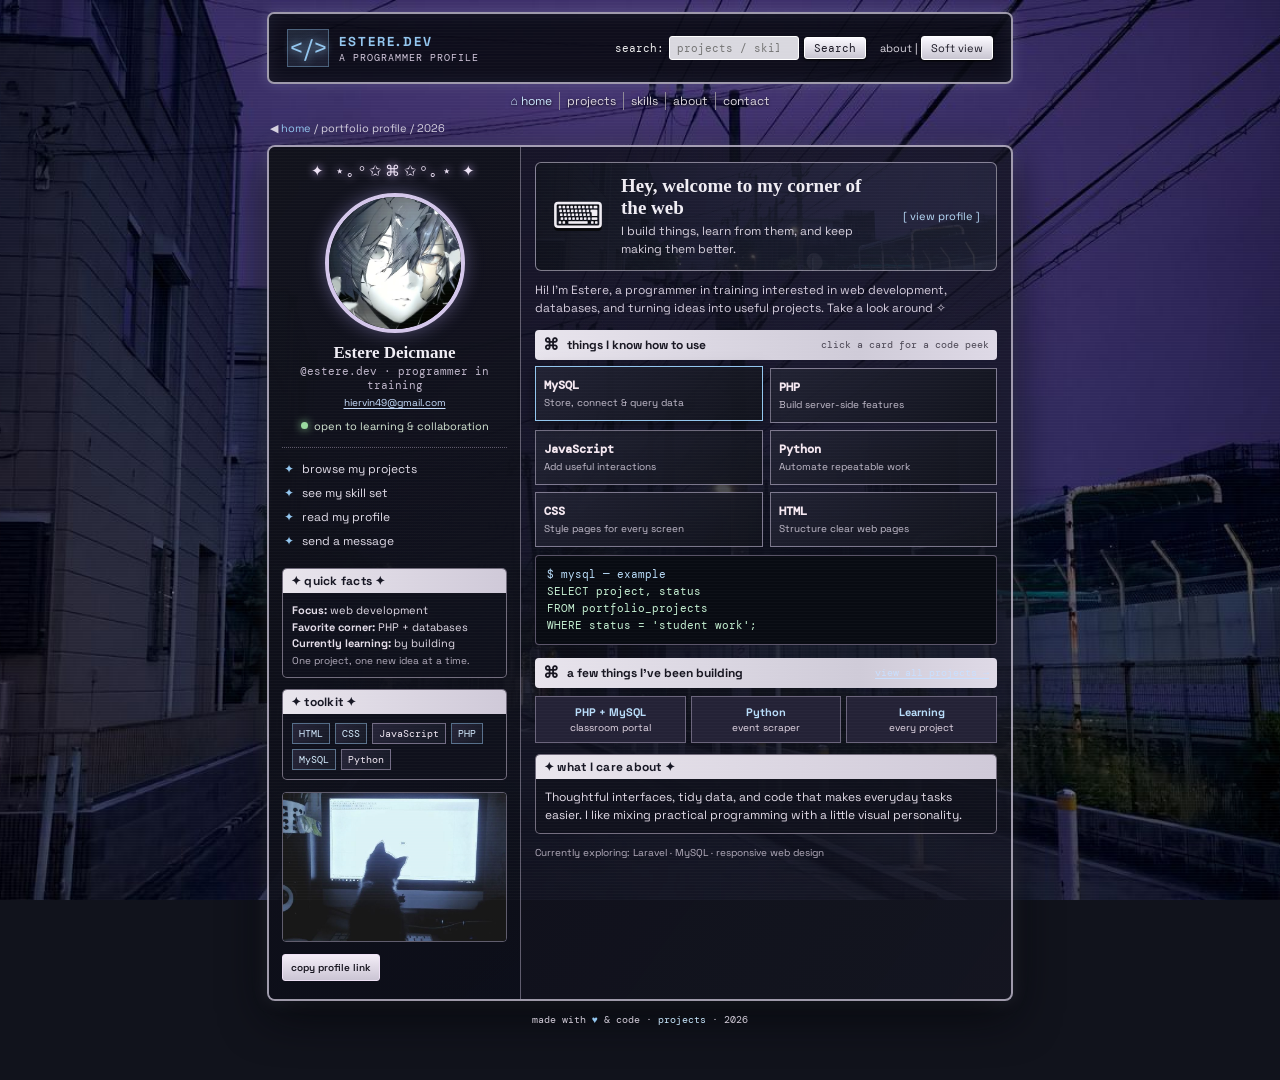
==== index.html @ 3be3d0f4 "first commit" ====
<!doctype html>
<html lang="en">
  <head>
    <meta charset="utf-8" />
    <meta name="viewport" content="width=device-width,initial-scale=1" />
    <meta name="theme-color" content="#12131e" />
    <meta
      name="description"
      content="Estere Deicmane — programmer portfolio, projects, and skills."
    />
    <title>Estere.dev — Home</title>
    <link rel="stylesheet" href="app.css" />
    <script defer src="app.js"></script>
  </head>
  <body>
    <div class="wrap">
      <header class="topbar">
        <a class="brand" href="index.html"
          ><span class="brand-mark">&lt;/&gt;</span
          ><span class="brand-name"
            >ESTERE.DEV<small>A PROGRAMMER PROFILE</small></span
          ></a
        >
        <div class="top-actions">
          <form class="search" id="global-search">
            <label for="search-input">search:</label
            ><input
              id="search-input"
              type="search"
              placeholder="projects / skills"
            /><button>Search</button>
          </form>
          <div class="utility-links">
            <a href="about.html">about</a> |
            <button class="tiny-btn" id="theme-toggle" type="button">
              Soft view
            </button>
          </div>
        </div>
      </header>
      <nav class="nav" aria-label="Main navigation">
        <a href="index.html" aria-current="page">⌂ home</a
        ><a href="projects.html">projects</a><a href="skills.html">skills</a
        ><a href="about.html">about</a><a href="contact.html">contact</a>
      </nav>
      <p class="crumb">◀ <span>home</span> / portfolio profile / 2026</p>
      <div class="profile">
        <aside class="side">
          <p class="sparkle">✦ ⋆｡°✩⌘✩°｡⋆ ✦</p>
          <img
            class="profile-photo"
            src="assets/profile-avatar.jpg"
            alt="Profile picture"
          />
          <h2 class="profile-name">Estere Deicmane</h2>
          <div class="handle">@estere.dev · programmer in training</div>
          <a class="mini-link side-email" href="mailto:hiervin49@gmail.com"
            >hiervin49@gmail.com</a
          >
          <div class="status">
            <span class="dot"></span> open to learning &amp; collaboration
          </div>
          <div class="side-links">
            <a href="projects.html">browse my projects</a
            ><a href="skills.html">see my skill set</a
            ><a href="about.html">read my profile</a
            ><a href="contact.html">send a message</a>
          </div>
          <section class="widget">
            <div class="widget-title">✦ quick facts ✦</div>
            <div class="widget-body">
              <b>Focus:</b> web development<br /><b>Favorite corner:</b> PHP +
              databases<br /><b>Currently learning:</b> by building<br /><span
                class="small-print"
                >One project, one new idea at a time.</span
              >
            </div>
          </section>
          <section class="widget">
            <div class="widget-title">✦ toolkit ✦</div>
            <div class="widget-body">
              <div class="tag-cloud">
                <span class="tag">HTML</span><span class="tag">CSS</span
                ><span class="tag">JavaScript</span><span class="tag">PHP</span
                ><span class="tag">MySQL</span><span class="tag">Python</span>
              </div>
            </div>
          </section>
          <img class="workspace-photo" src="assets/coding-cat.jpg" alt="" />
          <button class="action-btn" data-copy="url" type="button">
            copy profile link
          </button>
        </aside>
        <main class="main">
          <div class="intro-banner">
            <span class="pixel-icon" aria-hidden="true">⌨</span>
            <div>
              <h1>Hey, welcome to my corner of the web</h1>
              <p>
                I build things, learn from them, and keep making them better.
              </p>
            </div>
            <a class="edit-link" href="about.html">[ view profile ]</a>
          </div>
          <p class="welcome">
            Hi! I’m Estere, a programmer in training interested in web
            development, databases, and turning ideas into useful projects. Take
            a look around ✧
          </p>
          <h2 class="section-title">
            things I know how to use <small>click a card for a code peek</small>
          </h2>
          <div class="grid">
            <button class="skill-card active" data-skill="MySQL">
              <strong>MySQL</strong
              ><span>Store, connect &amp; query data</span></button
            ><button class="skill-card" data-skill="PHP">
              <strong>PHP</strong
              ><span>Build server-side features</span></button
            ><button class="skill-card" data-skill="JavaScript">
              <strong>JavaScript</strong
              ><span>Add useful interactions</span></button
            ><button class="skill-card" data-skill="Python">
              <strong>Python</strong
              ><span>Automate repeatable work</span></button
            ><button class="skill-card" data-skill="CSS">
              <strong>CSS</strong
              ><span>Style pages for every screen</span></button
            ><button class="skill-card" data-skill="HTML">
              <strong>HTML</strong><span>Structure clear web pages</span>
            </button>
          </div>
          <pre
            id="code-demo"
            class="demo-output"
          ><span class="prompt">$ mysql — example</span>
SELECT project, status
FROM portfolio_projects
WHERE status = 'student work';</pre>
          <h2 class="section-title">
            a few things I’ve been building
            <small
              ><a class="mini-link" href="projects.html"
                >view all projects →</a
              ></small
            >
          </h2>
          <div class="blurb-row">
            <div class="blurb"><b>PHP + MySQL</b>classroom portal</div>
            <div class="blurb"><b>Python</b>event scraper</div>
            <div class="blurb"><b>Learning</b>every project</div>
          </div>
          <section class="widget">
            <div class="widget-title">✦ what I care about ✦</div>
            <div class="widget-body">
              Thoughtful interfaces, tidy data, and code that makes everyday
              tasks easier. I like mixing practical programming with a little
              visual personality.
            </div>
          </section>
          <p class="small-print">
            Currently exploring: Laravel · MySQL · responsive web design
          </p>
        </main>
      </div>
      <footer class="footer">
        made with <span style="color: #93c6ef">♥</span> &amp; code ·
        <a href="projects.html">projects</a> · <span data-year></span>
      </footer>
    </div>
    <div class="toast" id="toast" role="status" aria-live="polite"></div>
  </body>
</html>
---- app.css ----
@import url("https://fonts.googleapis.com/css2?family=DM+Mono:wght@400;500&family=Space+Grotesk:wght@400;500;600;700&display=swap");
:root {
  --ink: #f0edf4;
  --muted: #c0bac9;
  --panel: rgba(16, 17, 27, 0.84);
  --panel-2: rgba(24, 25, 38, 0.82);
  --line: rgba(234, 226, 246, 0.66);
  --accent-blue: #93c6ef;
  --blue: #93c6ef;
  --lav: #d9c3ed;
  --dark: #12131e;
  --shadow: 0 14px 45px #05060ac9;
}
* {
  box-sizing: border-box;
}
html {
  scroll-behavior: smooth;
}
body {
  margin: 0;
  min-height: 100vh;
  color: var(--ink);
  font:
    14px/1.5 "Space Grotesk",
    Arial,
    sans-serif;
  background: #11131c url("assets/site-background.jpg") center/cover fixed
    no-repeat;
  position: relative;
}
body:before {
  content: "";
  position: fixed;
  inset: 0;
  pointer-events: none;
  z-index: 5;
  background: repeating-linear-gradient(
    0deg,
    rgba(255, 255, 255, 0.035) 0 1px,
    transparent 1px 3px
  );
  mix-blend-mode: screen;
  opacity: 0.45;
}
a {
  color: inherit;
  text-decoration: none;
}
button,
input,
textarea {
  font: inherit;
  color: inherit;
}
.wrap {
  max-width: 770px;
  margin: 12px auto 42px;
  padding: 0 12px;
  position: relative;
  z-index: 1;
}
.topbar {
  height: 72px;
  background: rgba(9, 10, 18, 0.88);
  border: 2px solid var(--line);
  border-radius: 7px;
  box-shadow:
    0 0 14px #ccd2ef30,
    inset 0 0 18px #a3a8d018;
  display: flex;
  align-items: center;
  justify-content: space-between;
  padding: 10px 18px;
  gap: 16px;
}
.brand {
  display: flex;
  align-items: center;
  gap: 10px;
  min-width: 180px;
}
.brand-mark {
  width: 42px;
  height: 38px;
  display: grid;
  place-items: center;
  color: var(--accent-blue);
  font-size: 24px;
  border: 1px solid #93c6ef60;
  background: linear-gradient(140deg, #93c6ef26, #1c1e31);
  text-shadow: 0 0 10px var(--accent-blue);
}
.brand-name {
  font-weight: 700;
  letter-spacing: 0.16em;
  font-size: 13px;
  color: var(--accent-blue);
}
.brand-name small {
  display: block;
  letter-spacing: 0.1em;
  color: #d2c7db;
  font:
    10px "DM Mono",
    monospace;
}
.top-actions {
  display: flex;
  align-items: center;
  gap: 14px;
}
.search {
  display: flex;
  align-items: center;
  gap: 5px;
  font:
    11px "DM Mono",
    monospace;
  color: #eee;
}
.search input {
  width: 130px;
  background: #d9d8df;
  color: #151521;
  border: 1px solid #fff;
  border-radius: 3px;
  padding: 4px 7px;
  outline: none;
}
.search input:focus {
  box-shadow: 0 0 0 2px var(--accent-blue);
}
.tiny-btn,
.search button {
  background: linear-gradient(#fbf9ff, #c8c5d1);
  color: #191723;
  border: 1px solid #fff;
  border-radius: 3px;
  padding: 3px 9px;
  font-size: 11px;
  cursor: pointer;
  box-shadow: 0 1px 3px #000;
}
.utility-links {
  font-size: 11px;
  color: #d9d5df;
  white-space: nowrap;
}
.utility-links a:hover,
.nav a:hover {
  color: var(--accent-blue);
}
.nav {
  display: flex;
  flex-wrap: wrap;
  justify-content: center;
  gap: 0;
  padding: 8px 0 10px;
  color: #ddd7e1;
  font-size: 12px;
  text-shadow: 0 1px 3px #000;
}
.nav a {
  padding: 0 7px;
  border-right: 1px solid #8e8996;
}
.nav a:last-child {
  border: 0;
}
.nav a[aria-current="page"] {
  color: #cde7ff;
}
.crumb {
  font-size: 11px;
  color: #d5d0df;
  margin: 0 0 8px 3px;
}
.crumb span {
  color: var(--accent-blue);
}
.profile {
  display: grid;
  grid-template-columns: 252px 1fr;
  border: 2px solid var(--line);
  border-radius: 8px;
  background: linear-gradient(
    125deg,
    rgba(10, 11, 20, 0.83),
    rgba(22, 23, 35, 0.7)
  );
  box-shadow:
    var(--shadow),
    0 0 16px #ced4f02c;
  overflow: hidden;
  min-height: 680px;
}
.side {
  padding: 15px 13px 18px;
  border-right: 1px solid #e3d9f363;
  background: linear-gradient(150deg, #11121bd9, #0c0e19cc);
}
.main {
  padding: 15px 14px 24px;
  min-width: 0;
}
.sparkle {
  font:
    15px Georgia,
    serif;
  letter-spacing: 0.24em;
  text-align: center;
  color: #eee3f6;
  text-shadow: 0 0 9px #d5b9f9;
  margin: 0 0 10px;
}
.profile-photo {
  width: 140px;
  height: 140px;
  border-radius: 50%;
  margin: 13px auto 10px;
  border: 4px solid #d4c7eb;
  box-shadow: 0 0 18px #b3a9ef64;
  display: block;
  object-fit: cover;
}
.workspace-photo {
  display: block;
  width: 100%;
  aspect-ratio: 3 / 2;
  margin: 12px 0;
  border: 1px solid #e3d9f363;
  border-radius: 4px;
  object-fit: cover;
}
.profile-name {
  text-align: center;
  font:
    600 17px Georgia,
    serif;
  margin: 5px 0 1px;
}
.handle {
  text-align: center;
  color: #beb5c9;
  font:
    11px "DM Mono",
    monospace;
}
.side-email {
  display: block;
  margin: 3px 0 4px;
  text-align: center;
  font-size: 10px;
}
.status {
  display: flex;
  justify-content: center;
  align-items: center;
  gap: 6px;
  color: #d6e8d5;
  font-size: 11px;
  margin: 8px 0 13px;
}
.dot {
  width: 7px;
  height: 7px;
  border-radius: 50%;
  background: #9adb9f;
  box-shadow: 0 0 8px #9adb9f;
}
.side-links {
  border-top: 1px dotted #afa4ba80;
  padding-top: 9px;
  margin: 6px 0 15px;
}
.side-links a {
  display: block;
  padding: 3px 2px;
  font-size: 12px;
  color: #e1dce8;
}
.side-links a:before {
  content: "✦";
  color: var(--accent-blue);
  margin-right: 8px;
}
.side-links a:hover {
  background: #ffffff0c;
  color: #cde7ff;
}
.widget {
  border: 1px solid #e5d8ed75;
  border-radius: 5px;
  background: #10121de0;
  margin: 11px 0;
  overflow: hidden;
}
.widget-title {
  background: linear-gradient(90deg, #e9e5ed, #cfc9d8);
  color: #151522;
  padding: 3px 8px;
  font-size: 12px;
  font-weight: 700;
  letter-spacing: 0.02em;
}
.widget-body {
  padding: 9px;
  font-size: 12px;
  color: #e3dce8;
}
.side .widget-body {
  font-size: 11px;
}
.tag-cloud {
  display: flex;
  flex-wrap: wrap;
  gap: 5px;
}
.tag {
  display: inline-block;
  padding: 3px 6px;
  border: 1px solid #d1c5e475;
  background: linear-gradient(120deg, #262438, #161a26);
  font:
    10px "DM Mono",
    monospace;
  color: #f1e8f3;
}
.tag:nth-child(3n + 1) {
  border-color: #93c6ef78;
  color: #d3eaff;
}
.tag:nth-child(3n + 2) {
  border-color: #9bc9ed78;
  color: #d6eeff;
}
.mini-link {
  color: #c9dfff;
  text-decoration: underline;
  text-underline-offset: 2px;
}
.small-print {
  font-size: 10px;
  color: #b4adbd;
}
.intro-banner {
  min-height: 82px;
  border: 1px solid #ddd4e78a;
  border-radius: 6px;
  background:
    linear-gradient(100deg, #11131ede, #242638bf),
    url("assets/site-background.jpg") center/cover;
  display: flex;
  align-items: center;
  gap: 17px;
  padding: 12px 16px;
  margin-bottom: 10px;
}
.pixel-icon {
  font-size: 36px;
  filter: drop-shadow(0 3px 0 #050609);
}
.intro-banner h1 {
  font:
    600 19px Georgia,
    serif;
  margin: 0 0 3px;
}
.intro-banner p {
  margin: 0;
  color: #d6d0dc;
  font-size: 12px;
}
.edit-link {
  margin-left: auto;
  font-size: 11px;
  color: #b9ddfa;
  white-space: nowrap;
}
.welcome {
  font-size: 12px;
  color: #d5cddd;
  margin: 10px 0 13px;
}
.section-title {
  display: flex;
  align-items: center;
  gap: 8px;
  background: linear-gradient(90deg, #e8e4ed, #cfcbd8 70%, #ded9e6);
  color: #171621;
  border-radius: 4px;
  padding: 3px 8px;
  margin: 13px 0 8px;
  font-weight: 700;
  font-size: 12px;
}
.section-title:before {
  content: "⌘";
  font-family: Georgia;
  font-size: 16px;
}
.section-title small {
  margin-left: auto;
  font:
    10px "DM Mono",
    monospace;
  color: #4a4653;
}
.grid {
  display: grid;
  grid-template-columns: repeat(2, minmax(0, 1fr));
  gap: 7px;
}
.skill-card {
  border: 1px solid #d3c9e488;
  background: linear-gradient(140deg, #222334ed, #11131ce8);
  min-height: 55px;
  padding: 7px 8px;
  cursor: pointer;
  text-align: left;
  transition:
    transform 0.15s,
    border-color 0.15s;
}
.skill-card:hover,
.skill-card.active {
  transform: translateY(-2px);
  border-color: var(--accent-blue);
  box-shadow: 0 4px 12px #06070a88;
}
.skill-card strong {
  display: block;
  font:
    600 12px "DM Mono",
    monospace;
  color: #f5e8f1;
}
.skill-card span {
  display: block;
  color: #c3bdcc;
  font-size: 10px;
  margin-top: 2px;
}
.demo-output {
  border: 1px solid #b9a9ca75;
  background: #080b12;
  color: #c5f0d2;
  padding: 10px 11px;
  margin-top: 8px;
  border-radius: 4px;
  font:
    11px/1.55 "DM Mono",
    monospace;
  white-space: pre-wrap;
  min-height: 58px;
}
.demo-output .prompt {
  color: #b9ddfa;
}
.blurb-row {
  display: grid;
  grid-template-columns: repeat(3, 1fr);
  gap: 5px;
}
.blurb {
  font-size: 10px;
  text-align: center;
  padding: 7px 4px;
  border: 1px solid #d5cae566;
  background: #242236;
  color: #e8dce9;
}
.blurb b {
  display: block;
  color: #b9ddfa;
  font-size: 11px;
}
.project-list {
  display: grid;
  gap: 8px;
}
.project-card {
  border: 1px solid #d2c6e388;
  background: linear-gradient(120deg, #222333e8, #12141eea);
  padding: 10px;
  border-radius: 4px;
  display: grid;
  grid-template-columns: 52px 1fr auto;
  gap: 10px;
  align-items: center;
}
.project-icon {
  width: 48px;
  height: 48px;
  display: grid;
  place-items: center;
  font-size: 22px;
  background: linear-gradient(140deg, #93c6ef3b, #9ac8ee25);
  border: 1px solid #93c6ef7a;
}
.project-card h3 {
  font:
    600 14px Georgia,
    serif;
  margin: 0 0 3px;
}
.project-card p {
  font-size: 11px;
  color: #c9c2d0;
  margin: 0;
}
.project-card .tag-cloud {
  margin-top: 6px;
}
.project-card button,
.action-btn {
  border: 1px solid #eee1f5;
  background: linear-gradient(#f3edf7, #cbc5d4);
  color: #17151f;
  padding: 5px 8px;
  border-radius: 3px;
  font-size: 10px;
  font-weight: 600;
  cursor: pointer;
  white-space: nowrap;
}
.project-card button:hover,
.action-btn:hover,
.tiny-btn:hover {
  filter: brightness(1.08);
  transform: translateY(-1px);
}
.filter-row {
  display: flex;
  gap: 7px;
  align-items: center;
  margin: 8px 0;
}
.filter-row input {
  flex: 1;
  min-width: 0;
  background: #10121d;
  border: 1px solid #cfc2dd99;
  border-radius: 3px;
  padding: 7px 9px;
  font-size: 12px;
}
.filter-row input:focus {
  outline: 2px solid var(--accent-blue);
}
.filter-count {
  font:
    10px "DM Mono",
    monospace;
  color: #c7bdcf;
  white-space: nowrap;
}
.empty-state {
  padding: 18px;
  text-align: center;
  color: #cec4d7;
  border: 1px dashed #cfc0dd80;
}
.skill-row {
  display: grid;
  grid-template-columns: 98px 1fr;
  gap: 12px;
  align-items: start;
  padding: 9px 0;
  border-bottom: 1px dotted #c6b8d969;
}
.skill-row:last-child {
  border: 0;
}
.skill-name {
  font:
    600 13px "DM Mono",
    monospace;
  color: #c6e4fa;
}
.skill-row p {
  font-size: 12px;
  color: #d0c9d6;
  margin: 0;
}
.code-sample {
  display: block;
  margin-top: 5px;
  color: #bce9cb;
  font:
    10px "DM Mono",
    monospace;
}
.about-text p {
  font-size: 12px;
  color: #ddd6e1;
  margin: 8px 0;
}
.bullet-list {
  padding-left: 17px;
  color: #d9d1dd;
  font-size: 12px;
}
.bullet-list li {
  padding: 3px 0;
}
.contact-form label {
  display: block;
  font-size: 11px;
  margin: 8px 0 3px;
  color: #e4dce8;
}
.contact-form input,
.contact-form textarea {
  display: block;
  width: 100%;
  background: #0d1019;
  border: 1px solid #cfc2dd88;
  padding: 8px;
  border-radius: 3px;
  font-size: 12px;
}
.contact-form textarea {
  min-height: 90px;
  resize: vertical;
}
.notice {
  font-size: 11px;
  color: #c5bdca;
  background: #0b0d15;
  border-left: 3px solid var(--blue);
  padding: 8px;
  margin: 10px 0;
}
.form-status {
  font-size: 11px;
  color: #bde9c6;
  min-height: 18px;
}
.footer {
  padding: 12px 4px;
  text-align: center;
  font:
    10px "DM Mono",
    monospace;
  color: #d1cad7;
}
.footer a {
  color: #c6e4fa;
}
.toast {
  position: fixed;
  bottom: 18px;
  left: 50%;
  transform: translate(-50%, 20px);
  opacity: 0;
  pointer-events: none;
  background: #eae4f0;
  color: #17141e;
  padding: 8px 14px;
  border-radius: 4px;
  z-index: 9;
  font-size: 12px;
  transition: 0.2s;
}
.toast.show {
  opacity: 1;
  transform: translate(-50%, 0);
}
dialog {
  background: #11131e;
  color: var(--ink);
  border: 1px solid #e5d9ed;
  border-radius: 7px;
  max-width: 510px;
  width: calc(100% - 32px);
  box-shadow: 0 20px 70px #000;
}
.modal-head {
  display: flex;
  align-items: center;
  justify-content: space-between;
  border-bottom: 1px solid #c9bad966;
  padding-bottom: 8px;
}
.modal-head h2 {
  font:
    600 18px Georgia,
    serif;
  margin: 0;
}
.modal-close {
  background: transparent;
  border: 0;
  color: #fff;
  font-size: 21px;
  cursor: pointer;
}
.modal-copy {
  font-size: 12px;
  color: #d5cddd;
}
.dark-off {
  --panel: rgba(35, 37, 49, 0.92);
  --panel-2: rgba(47, 49, 64, 0.9);
}
.dark-off:before {
  opacity: 0.12;
}
.dark-off .profile {
  background: #303243ed;
}
.dark-off .side {
  background: #292b39df;
}
@media (max-width: 640px) {
  .wrap {
    margin-top: 7px;
    padding: 0 7px;
  }
  .topbar {
    height: auto;
    min-height: 62px;
    padding: 8px 10px;
    flex-wrap: wrap;
  }
  .brand {
    min-width: 0;
  }
  .top-actions {
    margin-left: auto;
  }
  .search {
    display: none;
  }
  .nav {
    font-size: 11px;
  }
  .nav a {
    padding: 2px 6px;
  }
  .profile {
    grid-template-columns: 1fr;
  }
  .side {
    border-right: 0;
    border-bottom: 1px solid #e3d9f363;
    padding: 10px;
  }
  .side > .sparkle,
  .side-links,
  .side .widget {
    display: none;
  }
  .profile-photo {
    width: 84px;
    height: 84px;
    margin: 5px auto;
  }
  .main {
    padding: 10px;
  }
  .intro-banner {
    min-height: 72px;
    padding: 9px;
  }
  .intro-banner h1 {
    font-size: 16px;
  }
  .edit-link {
    font-size: 10px;
  }
  .grid {
    grid-template-columns: repeat(2, minmax(0, 1fr));
  }
  .project-card {
    grid-template-columns: 42px 1fr;
  }
  .project-icon {
    width: 40px;
    height: 40px;
  }
  .project-card button {
    grid-column: 2;
    justify-self: start;
  }
  .skill-row {
    grid-template-columns: 80px 1fr;
  }
  .blurb-row {
    grid-template-columns: repeat(3, 1fr);
  }
}
@media (max-width: 390px) {
  .utility-links {
    font-size: 10px;
  }
  .brand-mark {
    width: 34px;
  }
  .brand-name {
    font-size: 11px;
  }
  .nav a {
    padding: 2px 4px;
  }
  .grid {
    grid-template-columns: 1fr;
  }
  .intro-banner {
    gap: 8px;
  }
  .edit-link {
    display: none;
  }
}
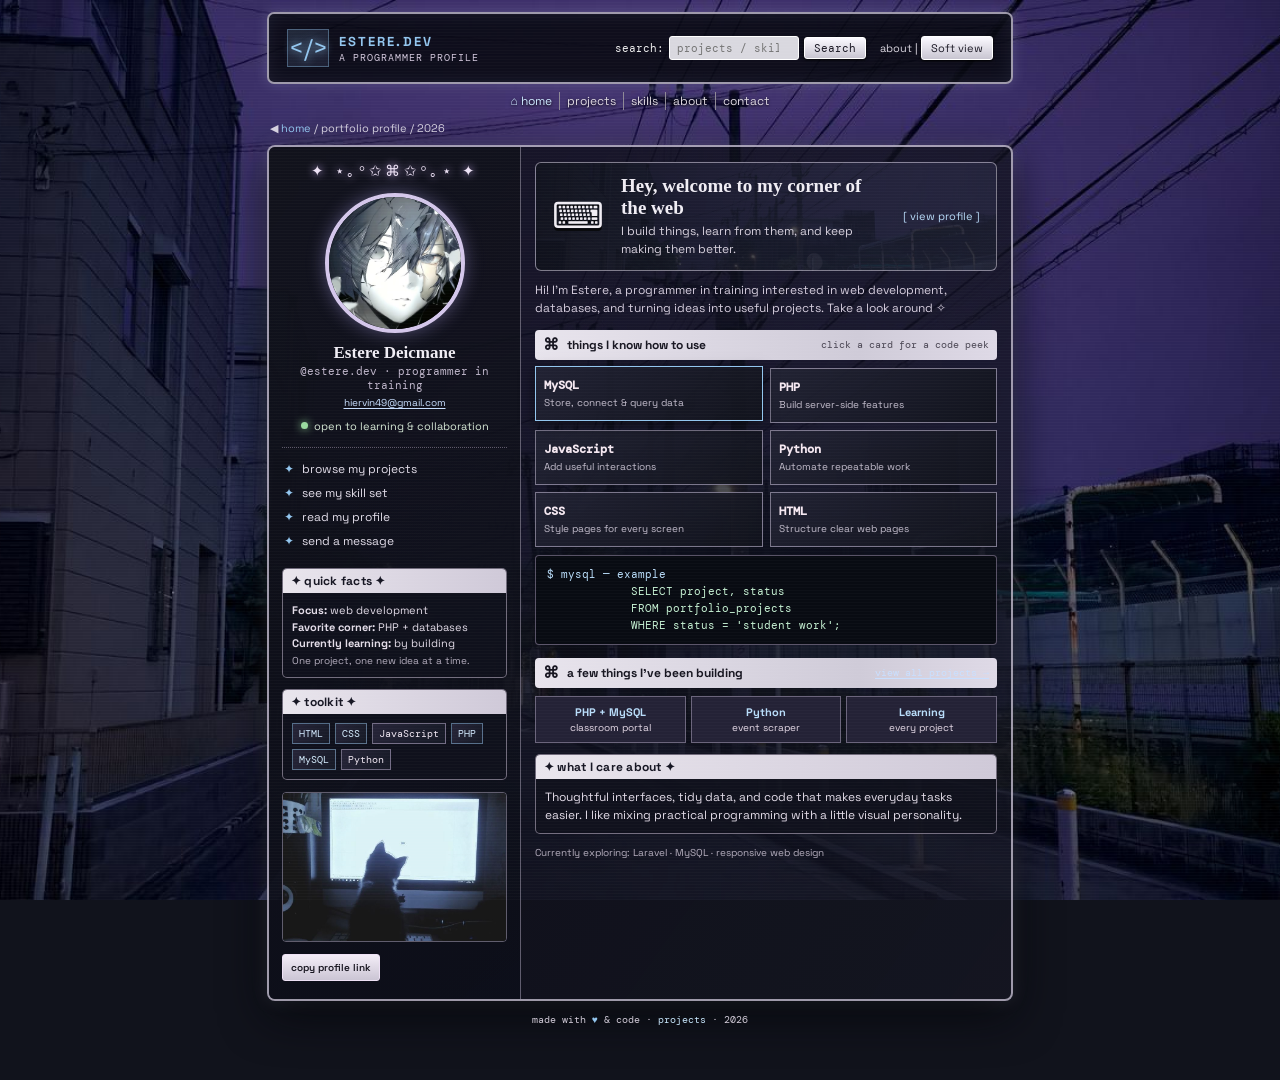
==== commit 13a5e167: "newest changes" ====
--- a/index.html
+++ b/index.html
@@ -134,9 +134,9 @@
             id="code-demo"
             class="demo-output"
           ><span class="prompt">$ mysql — example</span>
-SELECT project, status
-FROM portfolio_projects
-WHERE status = 'student work';</pre>
+            SELECT project, status
+            FROM portfolio_projects
+            WHERE status = 'student work';</pre>
           <h2 class="section-title">
             a few things I’ve been building
             <small
@@ -164,7 +164,7 @@
         </main>
       </div>
       <footer class="footer">
-        made with <span style="color: #93c6ef">♥</span> &amp; code ·
+         made with <span style="color: #93c6ef">♥</span> &amp; code ·
         <a href="projects.html">projects</a> · <span data-year></span>
       </footer>
     </div>
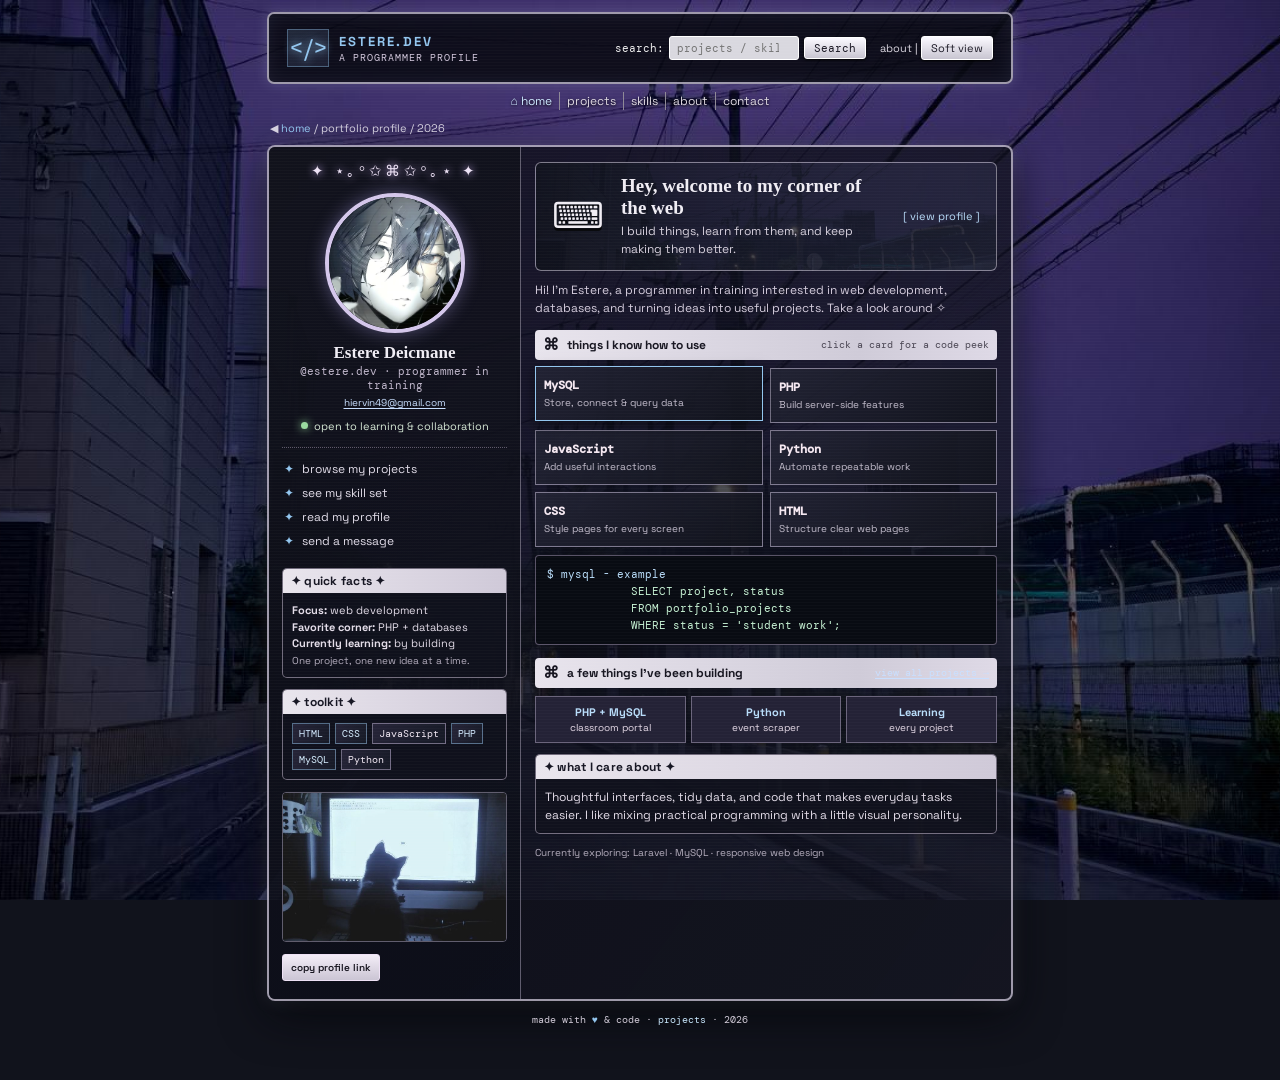
==== commit 7dd54c76: "fixing something people think is a sign of ai" ====
--- a/index.html
+++ b/index.html
@@ -6,9 +6,9 @@
     <meta name="theme-color" content="#12131e" />
     <meta
       name="description"
-      content="Estere Deicmane — programmer portfolio, projects, and skills."
+      content="Estere Deicmane - programmer portfolio, projects, and skills."
     />
-    <title>Estere.dev — Home</title>
+    <title>Estere.dev - Home</title>
     <link rel="stylesheet" href="app.css" />
     <script defer src="app.js"></script>
   </head>
@@ -133,7 +133,7 @@
           <pre
             id="code-demo"
             class="demo-output"
-          ><span class="prompt">$ mysql — example</span>
+          ><span class="prompt">$ mysql - example</span>
             SELECT project, status
             FROM portfolio_projects
             WHERE status = 'student work';</pre>
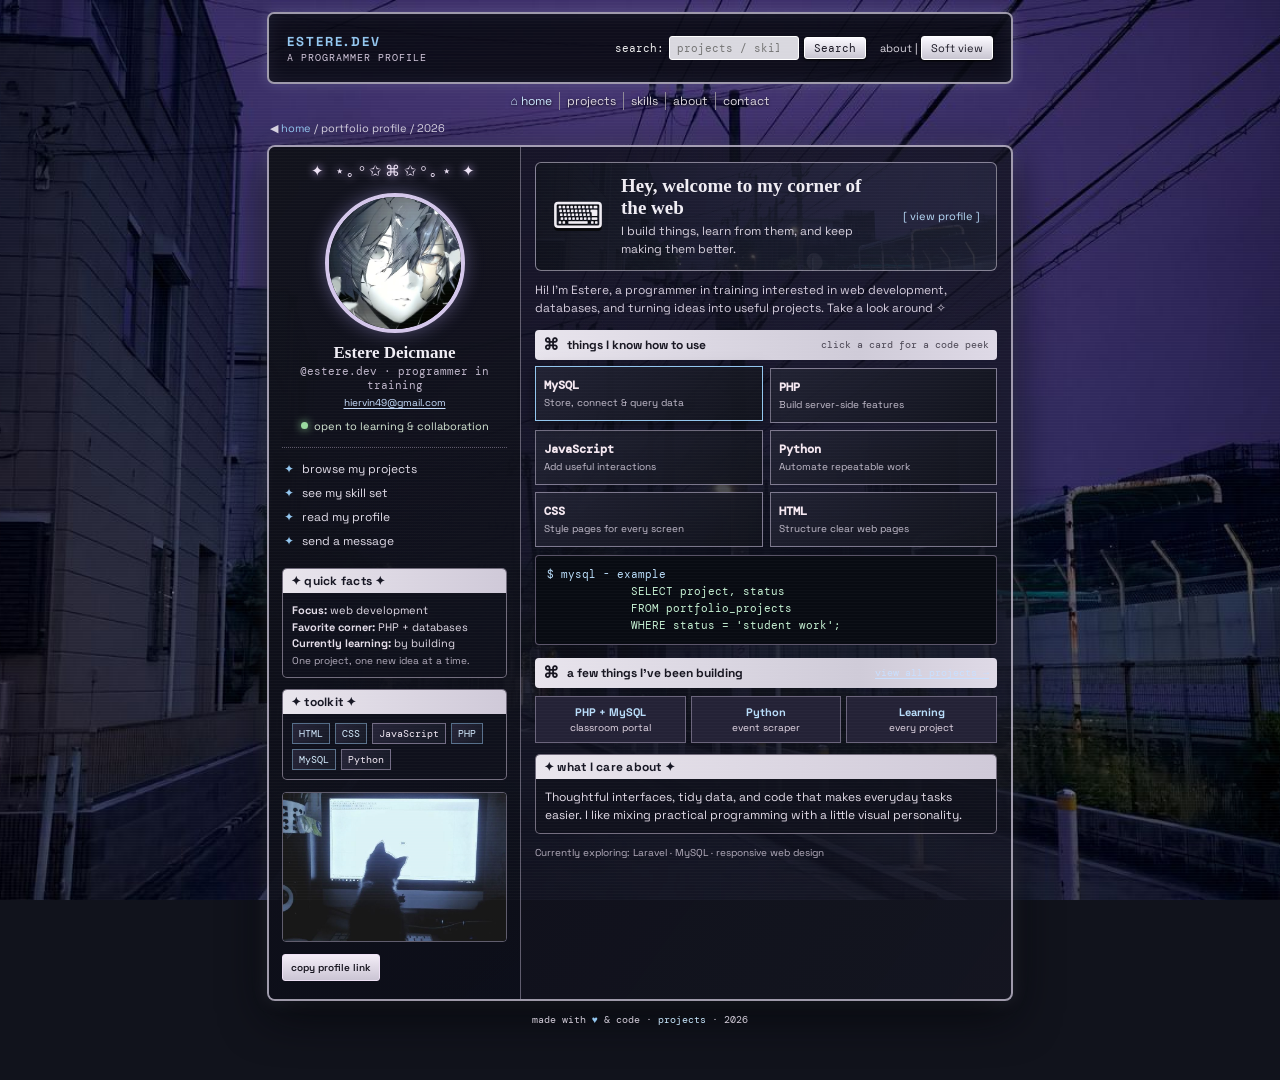
==== commit 2562fdaa: "hello" ====
--- a/index.html
+++ b/index.html
@@ -16,7 +16,6 @@
     <div class="wrap">
       <header class="topbar">
         <a class="brand" href="index.html"
-          ><span class="brand-mark">&lt;/&gt;</span
           ><span class="brand-name"
             >ESTERE.DEV<small>A PROGRAMMER PROFILE</small></span
           ></a
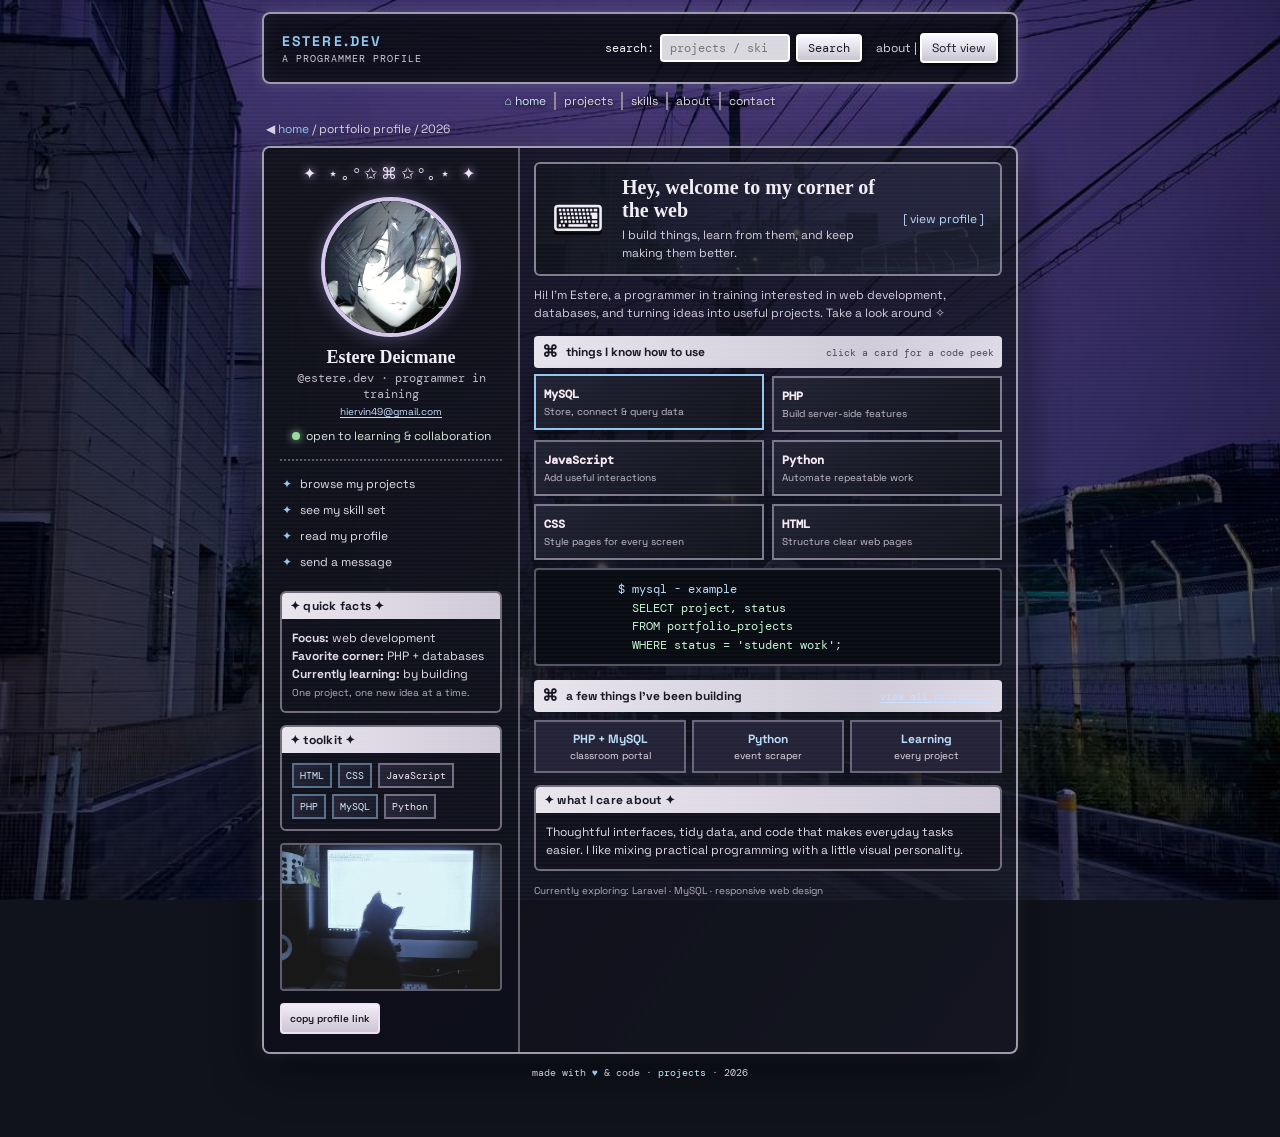
==== commit bc34e19c: "idk anymore" ====
--- a/index.html
+++ b/index.html
@@ -15,19 +15,21 @@
   <body>
     <div class="wrap">
       <header class="topbar">
-        <a class="brand" href="index.html"
-          ><span class="brand-name"
-            >ESTERE.DEV<small>A PROGRAMMER PROFILE</small></span
-          ></a
-        >
+        <a class="brand" href="index.html">
+          <span class="brand-name">
+            ESTERE.DEV
+              <small>A PROGRAMMER PROFILE</small>
+          </span>
+        </a>
         <div class="top-actions">
           <form class="search" id="global-search">
-            <label for="search-input">search:</label
-            ><input
+            <label for="search-input">search:</label>
+            <input
               id="search-input"
               type="search"
               placeholder="projects / skills"
-            /><button>Search</button>
+            />
+            <button>Search</button>
           </form>
           <div class="utility-links">
             <a href="about.html">about</a> |
@@ -38,9 +40,11 @@
         </div>
       </header>
       <nav class="nav" aria-label="Main navigation">
-        <a href="index.html" aria-current="page">⌂ home</a
-        ><a href="projects.html">projects</a><a href="skills.html">skills</a
-        ><a href="about.html">about</a><a href="contact.html">contact</a>
+        <a href="index.html" aria-current="page">⌂ home</a>
+        <a href="projects.html">projects</a>
+        <a href="skills.html">skills</a>
+        <a href="about.html">about</a>
+        <a href="contact.html">contact</a>
       </nav>
       <p class="crumb">◀ <span>home</span> / portfolio profile / 2026</p>
       <div class="profile">
@@ -53,35 +57,42 @@
           />
           <h2 class="profile-name">Estere Deicmane</h2>
           <div class="handle">@estere.dev · programmer in training</div>
-          <a class="mini-link side-email" href="mailto:hiervin49@gmail.com"
-            >hiervin49@gmail.com</a
-          >
+          <a class="mini-link side-email" href="mailto:hiervin49@gmail.com">
+            hiervin49@gmail.com
+          </a>
           <div class="status">
             <span class="dot"></span> open to learning &amp; collaboration
           </div>
           <div class="side-links">
-            <a href="projects.html">browse my projects</a
-            ><a href="skills.html">see my skill set</a
-            ><a href="about.html">read my profile</a
-            ><a href="contact.html">send a message</a>
+            <a href="projects.html">browse my projects</a>
+            <a href="skills.html">see my skill set</a>
+            <a href="about.html">read my profile</a>
+            <a href="contact.html">send a message</a>
           </div>
           <section class="widget">
             <div class="widget-title">✦ quick facts ✦</div>
             <div class="widget-body">
-              <b>Focus:</b> web development<br /><b>Favorite corner:</b> PHP +
-              databases<br /><b>Currently learning:</b> by building<br /><span
-                class="small-print"
-                >One project, one new idea at a time.</span
-              >
+              <b>Focus:</b> 
+                web development 
+                <br />
+              <b> Favorite corner: </b> 
+                PHP + databases
+                <br />
+              <b>Currently learning:</b> 
+                by building
+              <br />
+              <span class="small-print">
+                One project, one new idea at a time.
+              </span>
             </div>
           </section>
           <section class="widget">
             <div class="widget-title">✦ toolkit ✦</div>
             <div class="widget-body">
               <div class="tag-cloud">
-                <span class="tag">HTML</span><span class="tag">CSS</span
-                ><span class="tag">JavaScript</span><span class="tag">PHP</span
-                ><span class="tag">MySQL</span><span class="tag">Python</span>
+                <span class="tag">HTML</span><span class="tag">CSS</span>
+                <span class="tag">JavaScript</span><span class="tag">PHP</span>
+                <span class="tag">MySQL</span><span class="tag">Python</span>
               </div>
             </div>
           </section>
@@ -111,38 +122,40 @@
           </h2>
           <div class="grid">
             <button class="skill-card active" data-skill="MySQL">
-              <strong>MySQL</strong
-              ><span>Store, connect &amp; query data</span></button
-            ><button class="skill-card" data-skill="PHP">
-              <strong>PHP</strong
-              ><span>Build server-side features</span></button
-            ><button class="skill-card" data-skill="JavaScript">
-              <strong>JavaScript</strong
-              ><span>Add useful interactions</span></button
-            ><button class="skill-card" data-skill="Python">
-              <strong>Python</strong
-              ><span>Automate repeatable work</span></button
-            ><button class="skill-card" data-skill="CSS">
-              <strong>CSS</strong
-              ><span>Style pages for every screen</span></button
-            ><button class="skill-card" data-skill="HTML">
-              <strong>HTML</strong><span>Structure clear web pages</span>
+              <strong>MySQL</strong>
+              <span>Store, connect &amp; query data</span></button>
+            <button class="skill-card" data-skill="PHP">
+              <strong>PHP</strong>
+              <span>Build server-side features</span></button>
+            <button class="skill-card" data-skill="JavaScript">
+              <strong>JavaScript</strong>
+              <span>Add useful interactions</span></button>
+            <button class="skill-card" data-skill="Python">
+              <strong>Python</strong>
+              <span>Automate repeatable work</span></button>
+            <button class="skill-card" data-skill="CSS">
+              <strong>CSS</strong>
+              <span>Style pages for every screen</span></button>
+            <button class="skill-card" data-skill="HTML">
+              <strong>HTML</strong>
+              <span>Structure clear web pages</span>
             </button>
           </div>
           <pre
             id="code-demo"
             class="demo-output"
-          ><span class="prompt">$ mysql - example</span>
+          >
+          <span class="prompt">$ mysql - example</span>
             SELECT project, status
             FROM portfolio_projects
             WHERE status = 'student work';</pre>
           <h2 class="section-title">
             a few things I’ve been building
-            <small
-              ><a class="mini-link" href="projects.html"
-                >view all projects →</a
-              ></small
-            >
+            <small>
+              <a class="mini-link" href="projects.html"
+                >view all projects →
+              </a>
+            </small>
           </h2>
           <div class="blurb-row">
             <div class="blurb"><b>PHP + MySQL</b>classroom portal</div>
@@ -163,7 +176,7 @@
         </main>
       </div>
       <footer class="footer">
-         made with <span style="color: #93c6ef">♥</span> &amp; code ·
+        made with <span style="color: #93c6ef">♥</span> &amp; code ·
         <a href="projects.html">projects</a> · <span data-year></span>
       </footer>
     </div>
--- a/app.css
+++ b/app.css
@@ -9,7 +9,7 @@
   --blue: #93c6ef;
   --lav: #d9c3ed;
   --dark: #12131e;
-  --shadow: 0 14px 45px #05060ac9;
+  --shadow: 0 14px 46px #05060ac9;
 }
 * {
   box-sizing: border-box;
@@ -22,7 +22,7 @@
   min-height: 100vh;
   color: var(--ink);
   font:
-    14px/1.5 "Space Grotesk",
+    16px/1.5 "Space Grotesk",
     Arial,
     sans-serif;
   background: #11131c url("assets/site-background.jpg") center/cover fixed
@@ -37,11 +37,11 @@
   z-index: 5;
   background: repeating-linear-gradient(
     0deg,
-    rgba(255, 255, 255, 0.035) 0 1px,
-    transparent 1px 3px
+    #ffffff09 0 2px,
+    transparent 2px 4px
   );
   mix-blend-mode: screen;
-  opacity: 0.45;
+  opacity: 0.5;
 }
 a {
   color: inherit;
@@ -54,8 +54,8 @@
   color: inherit;
 }
 .wrap {
-  max-width: 770px;
-  margin: 12px auto 42px;
+  max-width: 780px;
+  margin: 12px auto 46px;
   padding: 0 12px;
   position: relative;
   z-index: 1;
@@ -64,7 +64,7 @@
   height: 72px;
   background: rgba(9, 10, 18, 0.88);
   border: 2px solid var(--line);
-  border-radius: 7px;
+  border-radius: 8px;
   box-shadow:
     0 0 14px #ccd2ef30,
     inset 0 0 18px #a3a8d018;
@@ -72,7 +72,7 @@
   align-items: center;
   justify-content: space-between;
   padding: 10px 18px;
-  gap: 16px;
+  gap: 18px;
 }
 .brand {
   display: flex;
@@ -81,20 +81,20 @@
   min-width: 180px;
 }
 .brand-mark {
-  width: 42px;
-  height: 38px;
+  width: 40px;
+  height: 40px;
   display: grid;
   place-items: center;
   color: var(--accent-blue);
   font-size: 24px;
-  border: 1px solid #93c6ef60;
+  border: 2px solid #93c6ef60;
   background: linear-gradient(140deg, #93c6ef26, #1c1e31);
   text-shadow: 0 0 10px var(--accent-blue);
 }
 .brand-name {
   font-weight: 700;
-  letter-spacing: 0.16em;
-  font-size: 13px;
+  letter-spacing: 0.15em;
+  font-size: 14px;
   color: var(--accent-blue);
 }
 .brand-name small {
@@ -113,9 +113,9 @@
 .search {
   display: flex;
   align-items: center;
-  gap: 5px;
-  font:
-    11px "DM Mono",
+  gap: 6px;
+  font:
+    12px "DM Mono",
     monospace;
   color: #eee;
 }
@@ -123,9 +123,9 @@
   width: 130px;
   background: #d9d8df;
   color: #151521;
-  border: 1px solid #fff;
-  border-radius: 3px;
-  padding: 4px 7px;
+  border: 2px solid #fff;
+  border-radius: 4px;
+  padding: 4px 8px;
   outline: none;
 }
 .search input:focus {
@@ -135,15 +135,15 @@
 .search button {
   background: linear-gradient(#fbf9ff, #c8c5d1);
   color: #191723;
-  border: 1px solid #fff;
-  border-radius: 3px;
-  padding: 3px 9px;
-  font-size: 11px;
+  border: 2px solid #fff;
+  border-radius: 4px;
+  padding: 4px 10px;
+  font-size: 12px;
   cursor: pointer;
-  box-shadow: 0 1px 3px #000;
+  box-shadow: 0 2px 4px #000;
 }
 .utility-links {
-  font-size: 11px;
+  font-size: 12px;
   color: #d9d5df;
   white-space: nowrap;
 }
@@ -159,11 +159,11 @@
   padding: 8px 0 10px;
   color: #ddd7e1;
   font-size: 12px;
-  text-shadow: 0 1px 3px #000;
+  text-shadow: 0 2px 4px #000;
 }
 .nav a {
-  padding: 0 7px;
-  border-right: 1px solid #8e8996;
+  padding: 0 8px;
+  border-right: 2px solid #8e8996;
 }
 .nav a:last-child {
   border: 0;
@@ -172,22 +172,22 @@
   color: #cde7ff;
 }
 .crumb {
-  font-size: 11px;
+  font-size: 12px;
   color: #d5d0df;
-  margin: 0 0 8px 3px;
+  margin: 0 0 8px 4px;
 }
 .crumb span {
   color: var(--accent-blue);
 }
 .profile {
   display: grid;
-  grid-template-columns: 252px 1fr;
+  grid-template-columns: 256px 1fr;
   border: 2px solid var(--line);
   border-radius: 8px;
   background: linear-gradient(
     125deg,
-    rgba(10, 11, 20, 0.83),
-    rgba(22, 23, 35, 0.7)
+    #0a0b14d4,
+    #161723b3
   );
   box-shadow:
     var(--shadow),
@@ -196,29 +196,29 @@
   min-height: 680px;
 }
 .side {
-  padding: 15px 13px 18px;
-  border-right: 1px solid #e3d9f363;
+  padding: 16px 16px 18px;
+  border-right: 2px solid #e3d9f363;
   background: linear-gradient(150deg, #11121bd9, #0c0e19cc);
 }
 .main {
-  padding: 15px 14px 24px;
+  padding: 14px 14px 24px;
   min-width: 0;
 }
 .sparkle {
   font:
-    15px Georgia,
+    16px Georgia,
     serif;
-  letter-spacing: 0.24em;
+  letter-spacing: 0.25em;
   text-align: center;
   color: #eee3f6;
-  text-shadow: 0 0 9px #d5b9f9;
+  text-shadow: 0 0 10px #d5b9f9;
   margin: 0 0 10px;
 }
 .profile-photo {
   width: 140px;
   height: 140px;
   border-radius: 50%;
-  margin: 13px auto 10px;
+  margin: 14px auto 10px;
   border: 4px solid #d4c7eb;
   box-shadow: 0 0 18px #b3a9ef64;
   display: block;
@@ -229,27 +229,27 @@
   width: 100%;
   aspect-ratio: 3 / 2;
   margin: 12px 0;
-  border: 1px solid #e3d9f363;
+  border: 2px solid #e3d9f363;
   border-radius: 4px;
   object-fit: cover;
 }
 .profile-name {
   text-align: center;
   font:
-    600 17px Georgia,
+    600 18px Georgia,
     serif;
-  margin: 5px 0 1px;
+  margin: 6px 0 2px;
 }
 .handle {
   text-align: center;
   color: #beb5c9;
   font:
-    11px "DM Mono",
+    12px "DM Mono",
     monospace;
 }
 .side-email {
   display: block;
-  margin: 3px 0 4px;
+  margin: 2px 0 4px;
   text-align: center;
   font-size: 10px;
 }
@@ -259,24 +259,24 @@
   align-items: center;
   gap: 6px;
   color: #d6e8d5;
-  font-size: 11px;
-  margin: 8px 0 13px;
+  font-size: 12px;
+  margin: 8px 0 14px;
 }
 .dot {
-  width: 7px;
-  height: 7px;
+  width: 8px;
+  height: 8px;
   border-radius: 50%;
   background: #9adb9f;
   box-shadow: 0 0 8px #9adb9f;
 }
 .side-links {
-  border-top: 1px dotted #afa4ba80;
-  padding-top: 9px;
-  margin: 6px 0 15px;
+  border-top: 2px dotted #afa4ba80;
+  padding-top: 10px;
+  margin: 6px 0 16px;
 }
 .side-links a {
   display: block;
-  padding: 3px 2px;
+  padding: 4px 2px;
   font-size: 12px;
   color: #e1dce8;
 }
@@ -290,37 +290,37 @@
   color: #cde7ff;
 }
 .widget {
-  border: 1px solid #e5d8ed75;
-  border-radius: 5px;
+  border: 2px solid #e5d8ed75;
+  border-radius: 6px;
   background: #10121de0;
-  margin: 11px 0;
+  margin: 12px 0;
   overflow: hidden;
 }
 .widget-title {
   background: linear-gradient(90deg, #e9e5ed, #cfc9d8);
   color: #151522;
-  padding: 3px 8px;
+  padding: 4px 8px;
   font-size: 12px;
   font-weight: 700;
   letter-spacing: 0.02em;
 }
 .widget-body {
-  padding: 9px;
+  padding: 10px;
   font-size: 12px;
   color: #e3dce8;
 }
 .side .widget-body {
-  font-size: 11px;
+  font-size: 12px;
 }
 .tag-cloud {
   display: flex;
   flex-wrap: wrap;
-  gap: 5px;
+  gap: 6px;
 }
 .tag {
   display: inline-block;
-  padding: 3px 6px;
-  border: 1px solid #d1c5e475;
+  padding: 4px 6px;
+  border: 2px solid #d1c5e475;
   background: linear-gradient(120deg, #262438, #161a26);
   font:
     10px "DM Mono",
@@ -346,26 +346,26 @@
 }
 .intro-banner {
   min-height: 82px;
-  border: 1px solid #ddd4e78a;
+  border: 2px solid #ddd4e78a;
   border-radius: 6px;
   background:
     linear-gradient(100deg, #11131ede, #242638bf),
     url("assets/site-background.jpg") center/cover;
   display: flex;
   align-items: center;
-  gap: 17px;
+  gap: 18px;
   padding: 12px 16px;
   margin-bottom: 10px;
 }
 .pixel-icon {
   font-size: 36px;
-  filter: drop-shadow(0 3px 0 #050609);
+  filter: drop-shadow(0 4px 0 #050609);
 }
 .intro-banner h1 {
   font:
-    600 19px Georgia,
+    600 20px Georgia,
     serif;
-  margin: 0 0 3px;
+  margin: 0 0 4px;
 }
 .intro-banner p {
   margin: 0;
@@ -374,14 +374,14 @@
 }
 .edit-link {
   margin-left: auto;
-  font-size: 11px;
+  font-size: 12px;
   color: #b9ddfa;
   white-space: nowrap;
 }
 .welcome {
   font-size: 12px;
   color: #d5cddd;
-  margin: 10px 0 13px;
+  margin: 10px 0 14px;
 }
 .section-title {
   display: flex;
@@ -390,8 +390,8 @@
   background: linear-gradient(90deg, #e8e4ed, #cfcbd8 70%, #ded9e6);
   color: #171621;
   border-radius: 4px;
-  padding: 3px 8px;
-  margin: 13px 0 8px;
+  padding: 4px 8px;
+  margin: 14px 0 8px;
   font-weight: 700;
   font-size: 12px;
 }
@@ -410,13 +410,13 @@
 .grid {
   display: grid;
   grid-template-columns: repeat(2, minmax(0, 1fr));
-  gap: 7px;
+  gap: 8px;
 }
 .skill-card {
-  border: 1px solid #d3c9e488;
+  border: 2px solid #d3c9e488;
   background: linear-gradient(140deg, #222334ed, #11131ce8);
-  min-height: 55px;
-  padding: 7px 8px;
+  min-height: 56px;
+  padding: 8px 8px;
   cursor: pointer;
   text-align: left;
   transition:
@@ -443,14 +443,14 @@
   margin-top: 2px;
 }
 .demo-output {
-  border: 1px solid #b9a9ca75;
+  border: 2px solid #b9a9ca75;
   background: #080b12;
   color: #c5f0d2;
-  padding: 10px 11px;
+  padding: 10px 12px;
   margin-top: 8px;
   border-radius: 4px;
   font:
-    11px/1.55 "DM Mono",
+    12px/1.55 "DM Mono",
     monospace;
   white-space: pre-wrap;
   min-height: 58px;
@@ -461,27 +461,27 @@
 .blurb-row {
   display: grid;
   grid-template-columns: repeat(3, 1fr);
-  gap: 5px;
+  gap: 6px;
 }
 .blurb {
   font-size: 10px;
   text-align: center;
-  padding: 7px 4px;
-  border: 1px solid #d5cae566;
+  padding: 8px 4px;
+  border: 2px solid #d5cae566;
   background: #242236;
   color: #e8dce9;
 }
 .blurb b {
   display: block;
   color: #b9ddfa;
-  font-size: 11px;
+  font-size: 12px;
 }
 .project-list {
   display: grid;
   gap: 8px;
 }
 .project-card {
-  border: 1px solid #d2c6e388;
+  border: 2px solid #d2c6e388;
   background: linear-gradient(120deg, #222333e8, #12141eea);
   padding: 10px;
   border-radius: 4px;
@@ -489,6 +489,9 @@
   grid-template-columns: 52px 1fr auto;
   gap: 10px;
   align-items: center;
+}
+.project-card[hidden] {
+  display: none;
 }
 .project-icon {
   width: 48px;
@@ -497,16 +500,16 @@
   place-items: center;
   font-size: 22px;
   background: linear-gradient(140deg, #93c6ef3b, #9ac8ee25);
-  border: 1px solid #93c6ef7a;
+  border: 2px solid #93c6ef7a;
 }
 .project-card h3 {
   font:
     600 14px Georgia,
     serif;
-  margin: 0 0 3px;
+  margin: 0 0 4px;
 }
 .project-card p {
-  font-size: 11px;
+  font-size: 12px;
   color: #c9c2d0;
   margin: 0;
 }
@@ -515,11 +518,11 @@
 }
 .project-card button,
 .action-btn {
-  border: 1px solid #eee1f5;
+  border: 2px solid #eee1f5;
   background: linear-gradient(#f3edf7, #cbc5d4);
   color: #17151f;
-  padding: 5px 8px;
-  border-radius: 3px;
+  padding: 6px 8px;
+  border-radius: 4px;
   font-size: 10px;
   font-weight: 600;
   cursor: pointer;
@@ -529,11 +532,11 @@
 .action-btn:hover,
 .tiny-btn:hover {
   filter: brightness(1.08);
-  transform: translateY(-1px);
+  transform: translateY(0px);
 }
 .filter-row {
   display: flex;
-  gap: 7px;
+  gap: 8px;
   align-items: center;
   margin: 8px 0;
 }
@@ -541,9 +544,9 @@
   flex: 1;
   min-width: 0;
   background: #10121d;
-  border: 1px solid #cfc2dd99;
-  border-radius: 3px;
-  padding: 7px 9px;
+  border: 2px solid #cfc2dd99;
+  border-radius: 4px;
+  padding: 8px 10px;
   font-size: 12px;
 }
 .filter-row input:focus {
@@ -560,22 +563,22 @@
   padding: 18px;
   text-align: center;
   color: #cec4d7;
-  border: 1px dashed #cfc0dd80;
+  border: 2px dashed #cfc0dd80;
 }
 .skill-row {
   display: grid;
   grid-template-columns: 98px 1fr;
   gap: 12px;
   align-items: start;
-  padding: 9px 0;
-  border-bottom: 1px dotted #c6b8d969;
+  padding: 10px 0;
+  border-bottom: 2px dotted #c6b8d969;
 }
 .skill-row:last-child {
   border: 0;
 }
 .skill-name {
   font:
-    600 13px "DM Mono",
+    600 14px "DM Mono",
     monospace;
   color: #c6e4fa;
 }
@@ -586,7 +589,7 @@
 }
 .code-sample {
   display: block;
-  margin-top: 5px;
+  margin-top: 6px;
   color: #bce9cb;
   font:
     10px "DM Mono",
@@ -598,17 +601,17 @@
   margin: 8px 0;
 }
 .bullet-list {
-  padding-left: 17px;
+  padding-left: 18px;
   color: #d9d1dd;
   font-size: 12px;
 }
 .bullet-list li {
-  padding: 3px 0;
+  padding: 4px 0;
 }
 .contact-form label {
   display: block;
-  font-size: 11px;
-  margin: 8px 0 3px;
+  font-size: 12px;
+  margin: 8px 0 4px;
   color: #e4dce8;
 }
 .contact-form input,
@@ -616,9 +619,9 @@
   display: block;
   width: 100%;
   background: #0d1019;
-  border: 1px solid #cfc2dd88;
+  border: 2px solid #cfc2dd88;
   padding: 8px;
-  border-radius: 3px;
+  border-radius: 4px;
   font-size: 12px;
 }
 .contact-form textarea {
@@ -626,15 +629,15 @@
   resize: vertical;
 }
 .notice {
-  font-size: 11px;
+  font-size: 12px;
   color: #c5bdca;
   background: #0b0d15;
-  border-left: 3px solid var(--blue);
+  border-left: 4px solid var(--blue);
   padding: 8px;
   margin: 10px 0;
 }
 .form-status {
-  font-size: 11px;
+  font-size: 12px;
   color: #bde9c6;
   min-height: 18px;
 }
@@ -671,8 +674,8 @@
 dialog {
   background: #11131e;
   color: var(--ink);
-  border: 1px solid #e5d9ed;
-  border-radius: 7px;
+  border: 2px solid #e5d9ed;
+  border-radius: 8px;
   max-width: 510px;
   width: calc(100% - 32px);
   box-shadow: 0 20px 70px #000;
@@ -681,7 +684,7 @@
   display: flex;
   align-items: center;
   justify-content: space-between;
-  border-bottom: 1px solid #c9bad966;
+  border-bottom: 2px solid #c9bad966;
   padding-bottom: 8px;
 }
 .modal-head h2 {
@@ -694,7 +697,7 @@
   background: transparent;
   border: 0;
   color: #fff;
-  font-size: 21px;
+  font-size: 22px;
   cursor: pointer;
 }
 .modal-copy {
@@ -716,8 +719,8 @@
 }
 @media (max-width: 640px) {
   .wrap {
-    margin-top: 7px;
-    padding: 0 7px;
+    margin-top: 8px;
+    padding: 0 8px;
   }
   .topbar {
     height: auto;
@@ -735,7 +738,7 @@
     display: none;
   }
   .nav {
-    font-size: 11px;
+    font-size: 12px;
   }
   .nav a {
     padding: 2px 6px;
@@ -745,7 +748,7 @@
   }
   .side {
     border-right: 0;
-    border-bottom: 1px solid #e3d9f363;
+    border-bottom: 2px solid #e3d9f363;
     padding: 10px;
   }
   .side > .sparkle,
@@ -756,14 +759,14 @@
   .profile-photo {
     width: 84px;
     height: 84px;
-    margin: 5px auto;
+    margin: 6px auto;
   }
   .main {
     padding: 10px;
   }
   .intro-banner {
     min-height: 72px;
-    padding: 9px;
+    padding: 10px;
   }
   .intro-banner h1 {
     font-size: 16px;
@@ -800,7 +803,7 @@
     width: 34px;
   }
   .brand-name {
-    font-size: 11px;
+    font-size: 12px;
   }
   .nav a {
     padding: 2px 4px;
